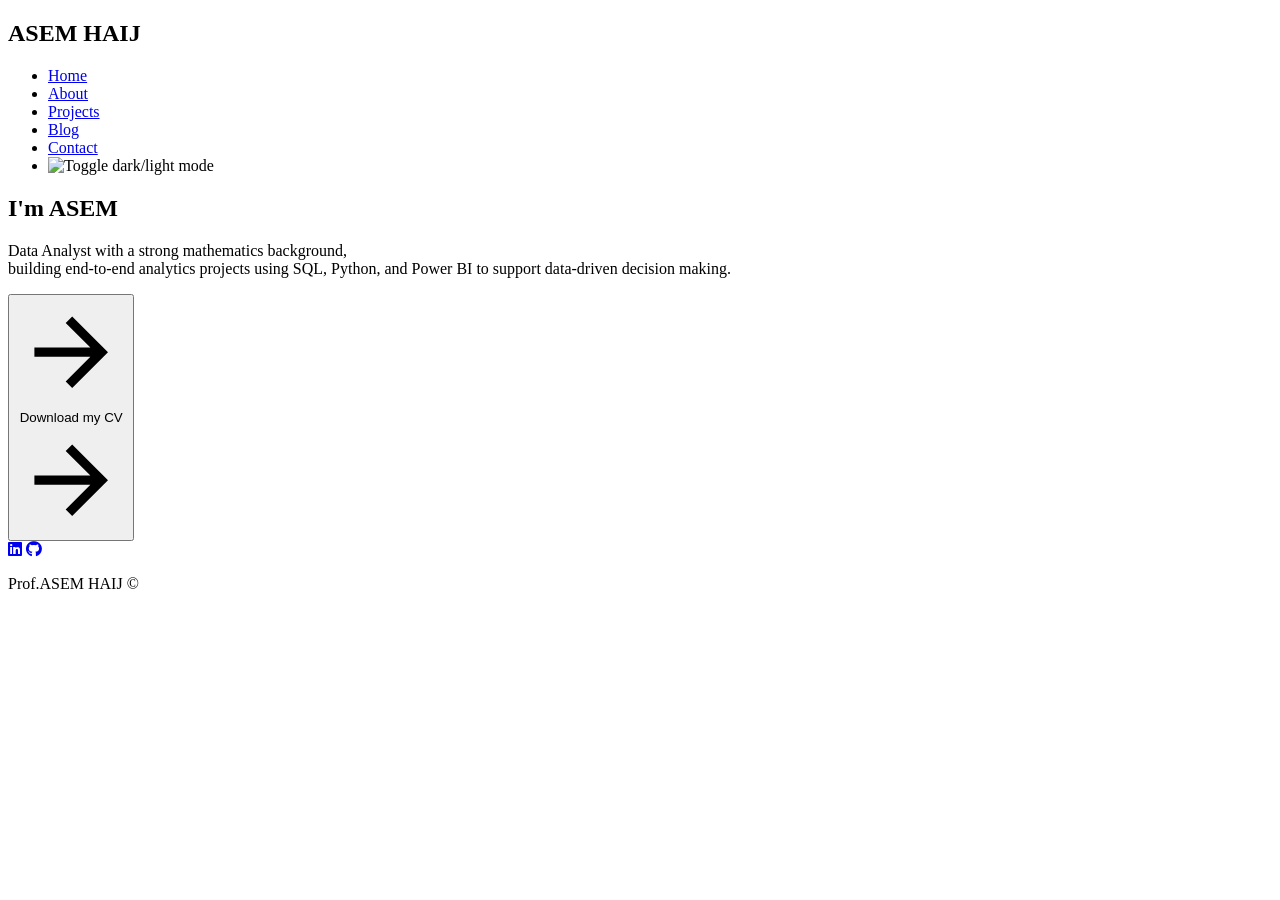
==== index.html @ aa46e3f6 "add new data analysis project" ====
<!-- Main Personal Website Page: Includes navigation, dark/light mode, animated button, and responsive design -->
<!DOCTYPE html>
<html lang="en">
<head>
  <meta charset="UTF-8">
  <!-- Responsive and compatibility meta tags -->
    <meta http-equiv="X-UA-Compatible" content="IE=edge">
    <meta name="viewport" content="width=device-width, initial-scale=1.0">
    <title>My Personal Website</title>
  <!-- Main stylesheet for the homepage -->
  <link rel="stylesheet" href="main/main.css">
  <!-- Font Awesome for social icons -->
  <link rel="stylesheet" href="https://cdnjs.cloudflare.com/ajax/libs/font-awesome/6.2.0/css/all.min.css" integrity="sha512-xh6O/CkQoPOWDdYTDqeRdPCVd1SpvCA9XXcUnZS2FmJNp1coAFzvtCN9BmamE+4aHK8yyUHUSCcJHgXloTyT2A==" crossorigin="anonymous" referrerpolicy="no-referrer" />
  <!-- Animate.css for simple animations -->
  <link rel="stylesheet" href="https://cdnjs.cloudflare.com/ajax/libs/animate.css/4.1.1/animate.min.css"/>
  <!-- Google Fonts: Montserrat -->
  <link rel="preconnect" href="https://fonts.googleapis.com">
    <link rel="preconnect" href="https://fonts.gstatic.com" crossorigin>
    <link href="https://fonts.googleapis.com/css2?family=Montserrat:wght@300;400;500;600;700&display=swap" rel="stylesheet">
  <!-- Favicon -->
  <link rel="icon" href="images/img-20220929T213902Z-001/img/favicon.png">
</head>
<body >
    <!-- Header and Navigation Bar -->
    <header>
      <nav>
        <h1 id="logo">ASEM HAIJ</h1> 
        <!-- Hamburger menu for mobile -->
        <div class="nav-toggle" id="nav-toggle" aria-label="Toggle navigation" tabindex="0">
          <span></span>
          <span></span>
          <span></span>
        </div>
        <ul id="nav-menu">
          <li><a href="main/main.html">Home</a></li>
          <li><a href="about/about.html">About</a></li>
          <li><a href="projects/projects.html">Projects</a></li>
          <li><a href="blog/blog.html">Blog</a></li>
          <li><a href="contact/contact.html">Contact</a></li>
          <!-- Dark/Light mode toggle icon -->
          <li><img src="images/2408610.png" id="icon" alt="Toggle dark/light mode" style="width:32px;cursor:pointer;" title="Toggle dark/light mode"></li>
        </ul>
      </nav>
    </header>
    <!-- Main Content: Personal Info and Download CV Button -->
    <main>
        <section class="info">
            <h1>I'm<span> ASEM</span></h1>
            <p>Data Analyst with a strong mathematics background,<br>
building end-to-end analytics projects using SQL, Python, and Power BI
to support data-driven decision making.
            </p>
            <!-- Animated Download CV Button -->
            <button class="animated-button">
              <!-- Arrow SVG (right) -->
              <svg viewBox="0 0 24 24" class="arr-2" xmlns="http://www.w3.org/2000/svg">
                <path
                  d="M16.1716 10.9999L10.8076 5.63589L12.2218 4.22168L20 11.9999L12.2218 19.778L10.8076 18.3638L16.1716 12.9999H4V10.9999H16.1716Z"
                ></path>
              </svg>
              <span class="text"><a style="text-decoration: none; color: inherit;" href="Asem_Haij_CV_DA_Final.docx">Download my CV</a></span>
              <span class="circle"></span>
              <!-- Arrow SVG (left) -->
              <svg viewBox="0 0 24 24" class="arr-1" xmlns="http://www.w3.org/2000/svg">
                <path
                  d="M16.1716 10.9999L10.8076 5.63589L12.2218 4.22168L20 11.9999L12.2218 19.778L10.8076 18.3638L16.1716 12.9999H4V10.9999H16.1716Z"
                ></path>
              </svg>
            </button>
        </section>
    </main>
  
  <!-- Footer with social links and copyright -->
  <footer>
    <a href="https://www.linkedin.com/in/asem-haij-9797562a8" target="_blank" class="linkedin"><i class="fa-brands fa-linkedin"></i></a>
    <a href="https://github.com/ProfASEM" target="_blank" class="github"><i class="fa-brands fa-github"></i></a>
    <div class="copyright">
       <p>Prof.ASEM HAIJ <strong id="year"></strong> <span>&copy</span> </p>
    </div>
  </footer>
<!-- Main JavaScript for homepage -->
<script src="main/main.js"></script>
</body>
</html>
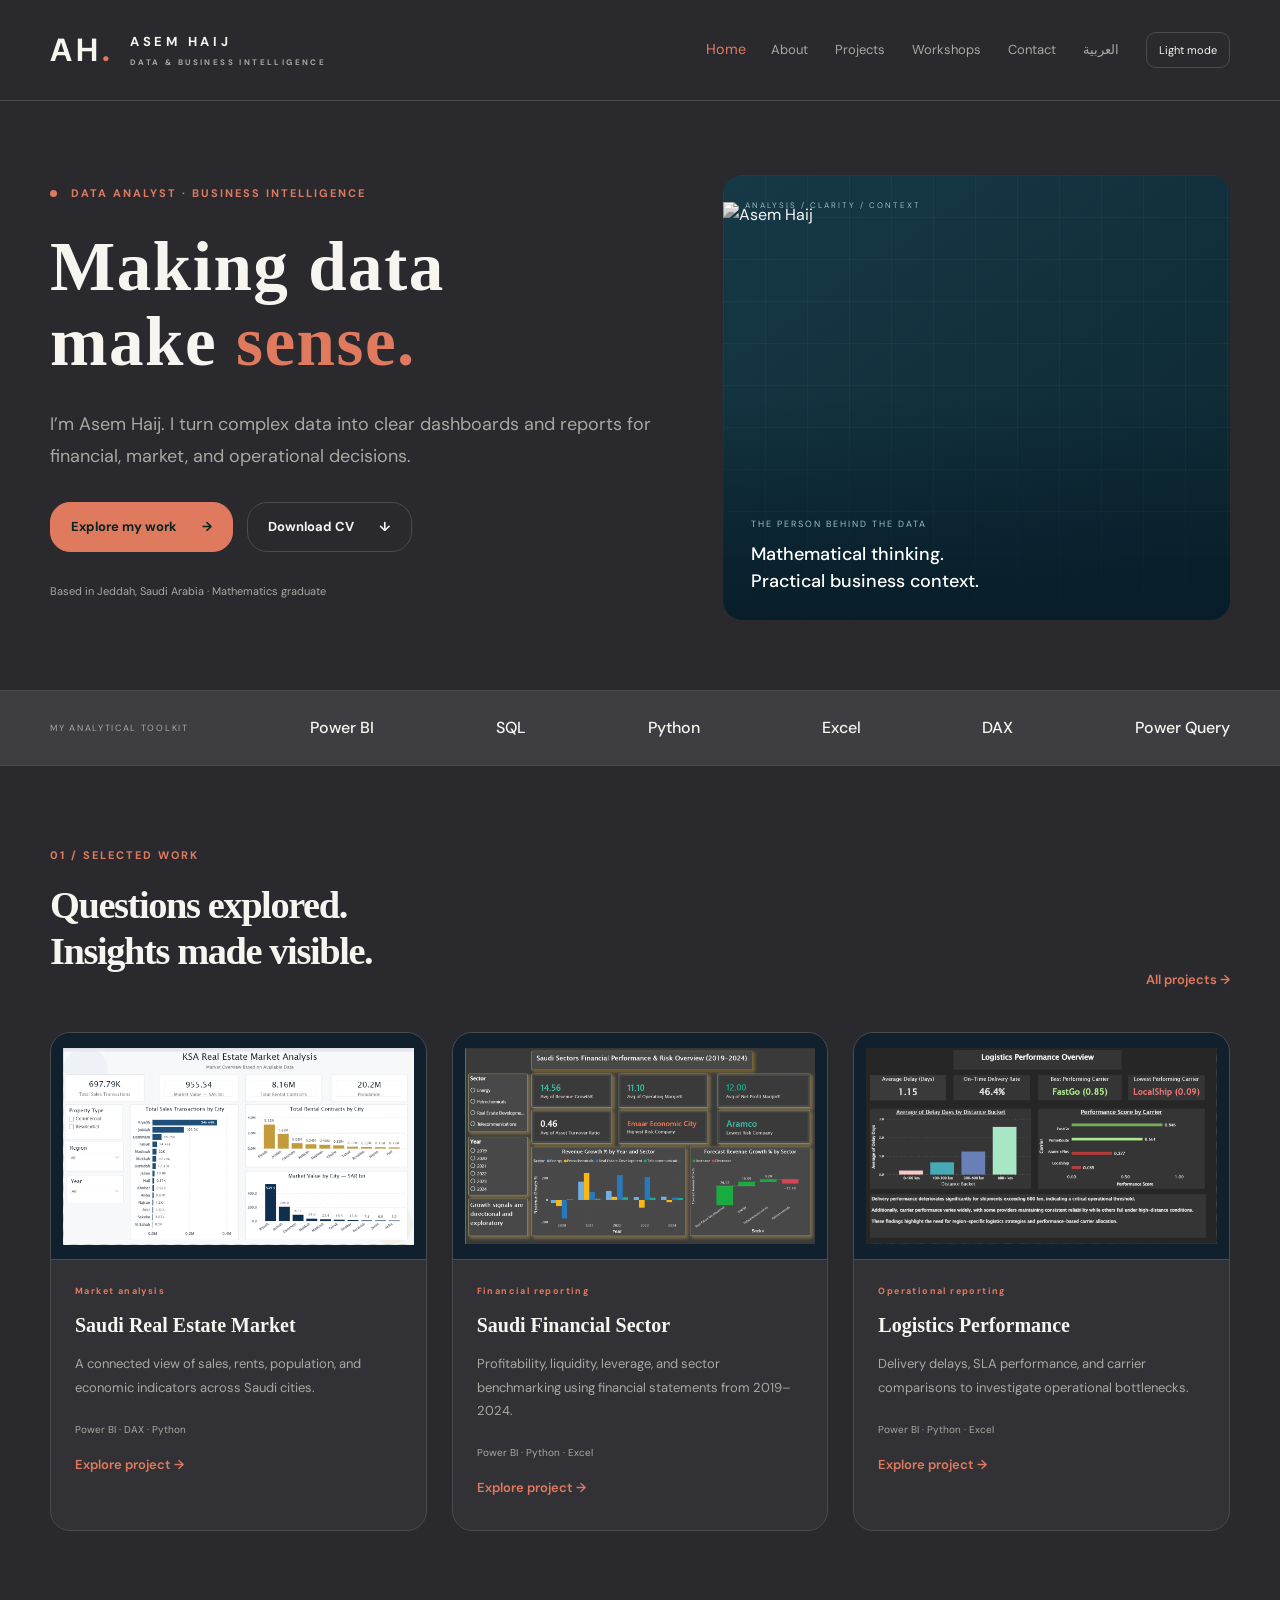
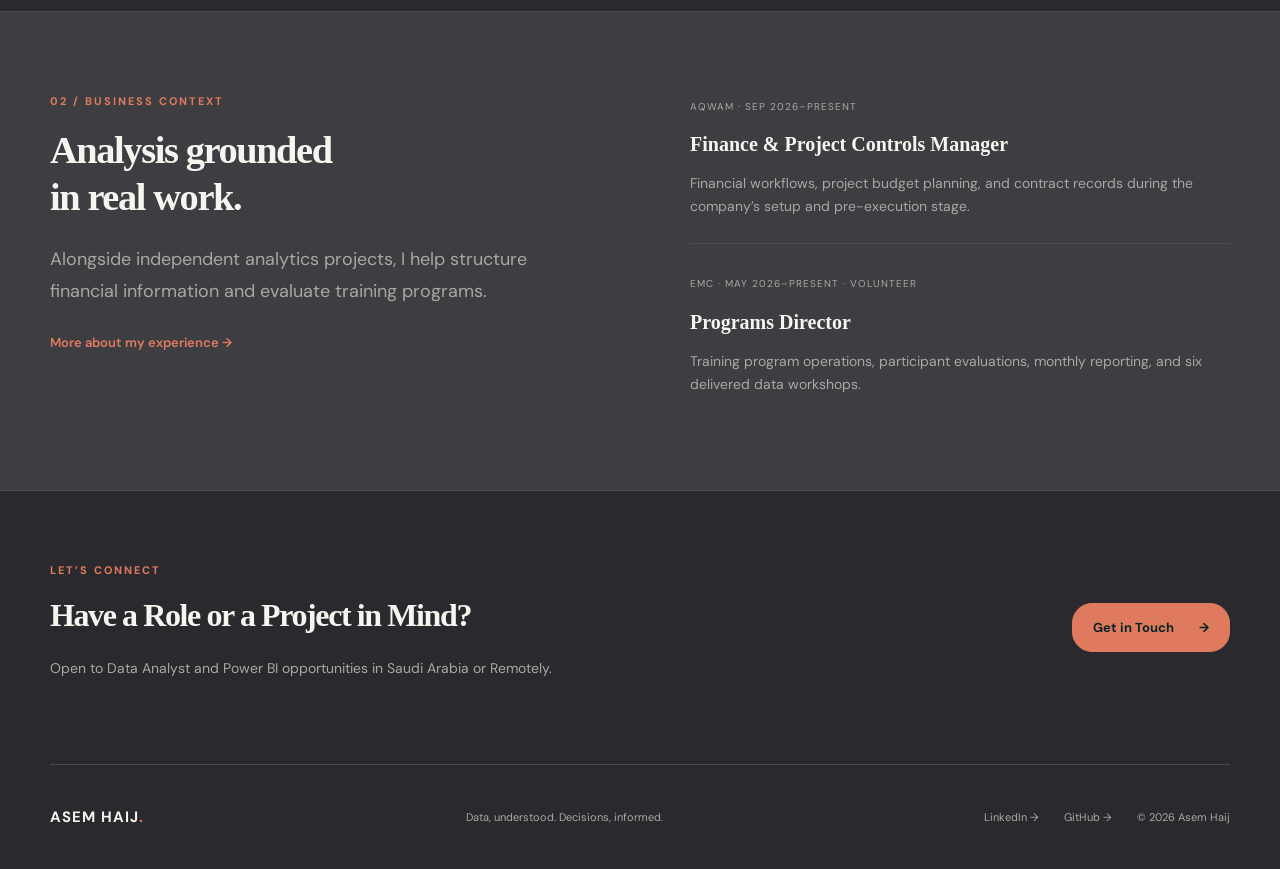
==== commit 8d6e2537: "Update my portofolio website and add arabic version" ====
--- a/index.html
+++ b/index.html
@@ -1,84 +1,303 @@
-<!-- Main Personal Website Page: Includes navigation, dark/light mode, animated button, and responsive design -->
-<!DOCTYPE html>
+<!doctype html>
 <html lang="en">
-<head>
-  <meta charset="UTF-8">
-  <!-- Responsive and compatibility meta tags -->
-    <meta http-equiv="X-UA-Compatible" content="IE=edge">
-    <meta name="viewport" content="width=device-width, initial-scale=1.0">
-    <title>My Personal Website</title>
-  <!-- Main stylesheet for the homepage -->
-  <link rel="stylesheet" href="main/main.css">
-  <!-- Font Awesome for social icons -->
-  <link rel="stylesheet" href="https://cdnjs.cloudflare.com/ajax/libs/font-awesome/6.2.0/css/all.min.css" integrity="sha512-xh6O/CkQoPOWDdYTDqeRdPCVd1SpvCA9XXcUnZS2FmJNp1coAFzvtCN9BmamE+4aHK8yyUHUSCcJHgXloTyT2A==" crossorigin="anonymous" referrerpolicy="no-referrer" />
+  <head>
+    <meta charset="utf-8">
+    <meta name="viewport" content="width=device-width, initial-scale=1">
+    <title>Data Analyst &amp; Business Intelligence | Asem Haij</title>
+    <meta
+      name="description"
+      content="Asem Haij — Data Analyst using Power BI, SQL, Python, and Excel for financial, market, and operational reporting."
+    >
+    <meta name="theme-color" content="#081923">
+
+    <meta property="og:title" content="Data Analyst &amp; Business Intelligence | Asem Haij">
+    <meta
+      property="og:description"
+      content="Asem Haij — Data Analyst using Power BI, SQL, Python, and Excel for financial, market, and operational reporting."
+    >
+    <meta property="og:type" content="website">
   <!-- Animate.css for simple animations -->
   <link rel="stylesheet" href="https://cdnjs.cloudflare.com/ajax/libs/animate.css/4.1.1/animate.min.css"/>
-  <!-- Google Fonts: Montserrat -->
-  <link rel="preconnect" href="https://fonts.googleapis.com">
-    <link rel="preconnect" href="https://fonts.gstatic.com" crossorigin>
-    <link href="https://fonts.googleapis.com/css2?family=Montserrat:wght@300;400;500;600;700&display=swap" rel="stylesheet">
-  <!-- Favicon -->
-  <link rel="icon" href="images/img-20220929T213902Z-001/img/favicon.png">
-</head>
-<body >
-    <!-- Header and Navigation Bar -->
-    <header>
-      <nav>
-        <h1 id="logo">ASEM HAIJ</h1> 
-        <!-- Hamburger menu for mobile -->
-        <div class="nav-toggle" id="nav-toggle" aria-label="Toggle navigation" tabindex="0">
-          <span></span>
-          <span></span>
-          <span></span>
-        </div>
-        <ul id="nav-menu">
-          <li><a href="main/main.html">Home</a></li>
-          <li><a href="about/about.html">About</a></li>
-          <li><a href="projects/projects.html">Projects</a></li>
-          <li><a href="blog/blog.html">Blog</a></li>
-          <li><a href="contact/contact.html">Contact</a></li>
-          <!-- Dark/Light mode toggle icon -->
-          <li><img src="images/2408610.png" id="icon" alt="Toggle dark/light mode" style="width:32px;cursor:pointer;" title="Toggle dark/light mode"></li>
-        </ul>
+
+  <link rel="icon" href="/assets/favicon.svg" type="image/svg+xml">
+  <link rel="stylesheet" href="/assets/site.css">
+        <!-- في الـ <head> -->
+<link href="https://unpkg.com/aos@2.3.1/dist/aos.css" rel="stylesheet">
+  <script src="/assets/site.js" defer></script>
+  </head>
+
+  <body>
+    <!-- Accessibility helper for keyboard users -->
+    <a class="skip" href="#content">Skip to content</a>
+
+    <!-- Global site header and main navigation -->
+    <header class="header">
+      <nav class="wrap nav" aria-label="Main navigation">
+        <a class="brand" href="/main/main.html" aria-label="Go to home page">
+          <span class="monogram">AH<span>.</span></span>
+          <span>
+            ASEM HAIJ
+            <small>DATA &amp; BUSINESS INTELLIGENCE</small>
+          </span>
+        </a>
+
+        <button class="menu-toggle" aria-expanded="false" aria-controls="navigation">
+          Menu <span aria-hidden="true">☰</span>
+        </button>
+
+        <div id="navigation" class="nav-links">
+          <a href="/main/main.html" aria-current="page">Home</a>
+          <a href="/about/about.html">About</a>
+          <a href="/projects/projects.html">Projects</a>
+          <a href="/blog/blog.html">Workshops</a>
+          <a href="/contact/contact.html">Contact</a>
+          <a href="/ar/main/main.html" class="lang-toggle" aria-label="Switch to Arabic version of the site">
+            العربية
+          </a>
+          <button class="theme-toggle" type="button" aria-label="Switch color theme">
+            Light mode
+          </button>
+        </div>
       </nav>
     </header>
-    <!-- Main Content: Personal Info and Download CV Button -->
-    <main>
-        <section class="info">
-            <h1>I'm<span> ASEM</span></h1>
-            <p>Data Analyst with a strong mathematics background,<br>
-building end-to-end analytics projects using SQL, Python, and Power BI
-to support data-driven decision making.
+
+    <main id="content">
+      <!-- Hero section introducing the professional profile -->
+      <section class="wrap hero" aria-labelledby="hero-heading" data-aos="fade-up" data-aos-delay="100">
+        <div class="hero-copy">
+          <span class="eyebrow"><span class="dot"></span> DATA ANALYST · BUSINESS INTELLIGENCE</span>
+          <h1 id="hero-heading">
+            Making data<br>
+            make <em>sense.</em>
+          </h1>
+          <p class="intro">
+            I’m Asem Haij. I turn complex data into clear dashboards and reports for
+            financial, market, and operational decisions.
+          </p>
+
+          <div class="actions">
+            <a class="button" href="/projects/projects.html">
+              Explore my work <span aria-hidden="true">→</span>
+            </a>
+            <a class="button secondary" href="/Asem_Haij_CV_Data_Analyst_Updated.docx" download>
+              Download CV <span aria-hidden="true">↓</span>
+            </a>
+          </div>
+
+          <p class="location">Based in Jeddah, Saudi Arabia · Mathematics graduate</p>
+        </div>
+
+        <div class="portrait-stage" aria-label="Profile image area">
+          <div class="portrait-grid"></div>
+          <span class="vertical-note">ANALYSIS / CLARITY / CONTEXT</span>
+          <img
+            src="/images/my_personal_picture-removebg-preview.png"
+            alt="Asem Haij"
+            fetchpriority="high"
+          >
+          <div class="portrait-label">
+            <span>THE PERSON BEHIND THE DATA</span>
+            <strong>Mathematical thinking.<br>Practical business context.</strong>
+          </div>
+        </div>
+      </section>
+
+      <!-- Core tools strip highlighting technical stack -->
+      <div class="tool-strip" aria-label="Technical skill strip" data-aos="fade-up" data-aos-delay="300">
+        <div class="wrap">
+          <span>MY ANALYTICAL TOOLKIT</span>
+          <strong>Power BI</strong>
+          <strong>SQL</strong>
+          <strong>Python</strong>
+          <strong>Excel</strong>
+          <strong>DAX</strong>
+          <strong>Power Query</strong>
+        </div>
+      </div>
+
+      <!-- Featured projects section -->
+      <section class="wrap section" aria-labelledby="projects-heading" data-aos="fade-up" data-aos-delay="500">
+        <div class="section-top">
+          <div>
+            <span class="eyebrow">01 / SELECTED WORK</span>
+            <h2 id="projects-heading">
+              Questions explored.<br>
+              Insights made visible.
+            </h2>
+          </div>
+          <a class="text-link" href="/projects/projects.html">All projects →</a>
+        </div>
+
+        <div class="projects-grid">
+          <article class="project-card" data-category="Data Analysis">
+            <a
+              class="project-image"
+              href="https://github.com/ProfASEM/ksa-real-estate-market-analysis"
+              target="_blank"
+              rel="noopener noreferrer"
+            >
+              <img
+                src="/assets/real-estate.png"
+                alt="Saudi Real Estate Market Power BI dashboard"
+                loading="lazy"
+              >
+            </a>
+            <div class="project-copy">
+              <span class="eyebrow">Market analysis</span>
+              <h3>Saudi Real Estate Market</h3>
+              <p>
+                A connected view of sales, rents, population, and economic indicators across
+                Saudi cities.
+              </p>
+              <p class="tools">Power BI · DAX · Python</p>
+              <a
+                class="text-link"
+                href="https://github.com/ProfASEM/ksa-real-estate-market-analysis"
+                target="_blank"
+                rel="noopener noreferrer"
+              >
+                Explore project <span aria-hidden="true">→</span>
+              </a>
+            </div>
+          </article>
+
+          <article class="project-card" data-category="Data Analysis">
+            <a
+              class="project-image"
+              href="https://github.com/ProfASEM/financial-saudi-market-analysis"
+              target="_blank"
+              rel="noopener noreferrer"
+            >
+              <img
+                src="/assets/finance.png"
+                alt="Saudi Financial Sector Power BI dashboard"
+                loading="lazy"
+              >
+            </a>
+            <div class="project-copy">
+              <span class="eyebrow">Financial reporting</span>
+              <h3>Saudi Financial Sector</h3>
+              <p>
+                Profitability, liquidity, leverage, and sector benchmarking using financial
+                statements from 2019–2024.
+              </p>
+              <p class="tools">Power BI · Python · Excel</p>
+              <a
+                class="text-link"
+                href="https://github.com/ProfASEM/financial-saudi-market-analysis"
+                target="_blank"
+                rel="noopener noreferrer"
+              >
+                Explore project <span aria-hidden="true">→</span>
+              </a>
+            </div>
+          </article>
+
+          <article class="project-card" data-category="Data Analysis">
+            <a
+              class="project-image"
+              href="https://github.com/ProfASEM/logistics-performance-analysis"
+              target="_blank"
+              rel="noopener noreferrer"
+            >
+              <img
+                src="/assets/logistics.png"
+                alt="Logistics Performance Power BI dashboard"
+                loading="lazy"
+              >
+            </a>
+            <div class="project-copy">
+              <span class="eyebrow">Operational reporting</span>
+              <h3>Logistics Performance</h3>
+              <p>
+                Delivery delays, SLA performance, and carrier comparisons to investigate
+                operational bottlenecks.
+              </p>
+              <p class="tools">Power BI · Python · Excel</p>
+              <a
+                class="text-link"
+                href="https://github.com/ProfASEM/logistics-performance-analysis"
+                target="_blank"
+                rel="noopener noreferrer"
+              >
+                Explore project <span aria-hidden="true">→</span>
+              </a>
+            </div>
+          </article>
+        </div>
+      </section>
+
+      <!-- Business context section linking work experience to analytical practice -->
+      <section class="experience-band" aria-labelledby="experience-heading" data-aos="fade-up" data-aos-delay="300">
+        <div class="wrap split section">
+          <div>
+            <span class="eyebrow">02 / BUSINESS CONTEXT</span>
+            <h2 id="experience-heading">
+              Analysis grounded<br>
+              in real work.
+            </h2>
+            <p class="intro">
+              Alongside independent analytics projects, I help structure financial information
+              and evaluate training programs.
             </p>
-            <!-- Animated Download CV Button -->
-            <button class="animated-button">
-              <!-- Arrow SVG (right) -->
-              <svg viewBox="0 0 24 24" class="arr-2" xmlns="http://www.w3.org/2000/svg">
-                <path
-                  d="M16.1716 10.9999L10.8076 5.63589L12.2218 4.22168L20 11.9999L12.2218 19.778L10.8076 18.3638L16.1716 12.9999H4V10.9999H16.1716Z"
-                ></path>
-              </svg>
-              <span class="text"><a style="text-decoration: none; color: inherit;" href="Asem_Haij_CV_DA_Final.docx">Download my CV</a></span>
-              <span class="circle"></span>
-              <!-- Arrow SVG (left) -->
-              <svg viewBox="0 0 24 24" class="arr-1" xmlns="http://www.w3.org/2000/svg">
-                <path
-                  d="M16.1716 10.9999L10.8076 5.63589L12.2218 4.22168L20 11.9999L12.2218 19.778L10.8076 18.3638L16.1716 12.9999H4V10.9999H16.1716Z"
-                ></path>
-              </svg>
-            </button>
-        </section>
+            <a class="text-link" href="/about/about.html">More about my experience →</a>
+          </div>
+
+          <div class="experience-list">
+            <article>
+              <span class="meta">AQWAM · SEP 2026–PRESENT</span>
+              <h3>Finance &amp; Project Controls Manager</h3>
+              <p>
+                Financial workflows, project budget planning, and contract records during the
+                company’s setup and pre-execution stage.
+              </p>
+            </article>
+
+            <article>
+              <span class="meta">EMC · MAY 2026–PRESENT · VOLUNTEER</span>
+              <h3>Programs Director</h3>
+              <p>
+                Training program operations, participant evaluations, monthly reporting, and
+                six delivered data workshops.
+              </p>
+            </article>
+          </div>
+        </div>
+      </section>
+
+      <!-- Final call to action -->
+      <section class="wrap cta" aria-labelledby="contact-heading">
+        <div>
+          <span class="eyebrow">LET’S CONNECT</span>
+          <h2 id="contact-heading">Have a Role or a Project in Mind?</h2>
+          <p>Open to Data Analyst and Power BI opportunities in Saudi Arabia or Remotely.</p>
+        </div>
+
+        <a class="button" href="/contact/contact.html">
+          Get in Touch <span aria-hidden="true">→</span>
+        </a>
+      </section>
     </main>
-  
-  <!-- Footer with social links and copyright -->
-  <footer>
-    <a href="https://www.linkedin.com/in/asem-haij-9797562a8" target="_blank" class="linkedin"><i class="fa-brands fa-linkedin"></i></a>
-    <a href="https://github.com/ProfASEM" target="_blank" class="github"><i class="fa-brands fa-github"></i></a>
-    <div class="copyright">
-       <p>Prof.ASEM HAIJ <strong id="year"></strong> <span>&copy</span> </p>
-    </div>
-  </footer>
-<!-- Main JavaScript for homepage -->
-<script src="main/main.js"></script>
-</body>
+
+    <!-- Footer with brand and social links -->
+    <footer class="wrap footer">
+      <a class="brand-name" href="/main/main.html">ASEM HAIJ<span>.</span></a>
+      <p>Data, understood. Decisions, informed.</p>
+
+      <div>
+        <a href="https://www.linkedin.com/in/asem-haij-9797562a8" target="_blank" rel="noopener noreferrer">
+          LinkedIn →
+        </a>
+        <a href="https://github.com/ProfASEM" target="_blank" rel="noopener noreferrer">
+          GitHub →
+        </a>
+        <span>© <span data-year>2026</span> Asem Haij</span>
+      </div>
+    </footer>
+        <!-- قبل نهاية <body> -->
+<script src="https://unpkg.com/aos@2.3.1/dist/aos.js"></script>
+<script>
+  AOS.init();
+</script>
+  </body>
 </html>
--- a/assets/site.css
+++ b/assets/site.css
@@ -0,0 +1,1060 @@
+@import url('https://fonts.googleapis.com/css2?family=DM+Sans:wght@400;500;600;700&family=Manrope:wght@400;500;600;700;800&display=swap');
+
+/* --------------------------------------------------------------------------
+   Design tokens
+   -------------------------------------------------------------------------- */
+/* Warm & Approachable */
+:root {
+  color-scheme: dark;
+  --bg: #2a2a2e;      /* رمادي دافئ (Charcoal) */
+  --panel: #323236;   /* رمادي دافئ أفتح قليلاً */
+  --text: #f7f5f0;    /* أبيض كريمي مريح للعين */
+  --muted: #a8a8a2;   /* رمادي ترابي */
+  --accent: #e07a5f;  /* برتقالي صدئ (Terracotta) */
+  --line: #4a4a4f;
+  --soft: #3d3d42;
+  --gold: #f4a261;    /* أصفر/برتقالي رملي */
+}
+
+body.light {
+  color-scheme: light;
+  --bg: #faf7f2;      /* أوف-وايت دافئ */
+  --panel: #ffffff;
+  --text: #2d2d2d;    /* رمادي داكن جداً بدلاً من الأسود */
+  --muted: #767676;
+  --accent: #d95d39;  /* برتقالي صدئ قوي */
+  --line: #e6e2d8;
+  --soft: #f0ebe1;
+  --gold: #e76f51;
+}
+/* --------------------------------------------------------------------------
+   Base reset and shared styling
+   -------------------------------------------------------------------------- */
+* {
+  box-sizing: border-box;
+}
+
+html {
+  scroll-behavior: smooth;
+  scroll-padding-top: 100px;
+}
+
+body {
+  margin: 0;
+  background: var(--bg);
+  color: var(--text);
+  font-family: DM Sans, Manrope, Arial, sans-serif;
+  line-height: 1.65;
+  animation: fadeIn 3s ease-in-out;
+}
+
+a {
+  color: inherit;
+  text-decoration: none;
+}
+
+button,
+input,
+textarea {
+  font: inherit;
+}
+
+button,
+a,
+input,
+textarea {
+  -webkit-tap-highlight-color: transparent;
+}
+
+a:focus-visible,
+button:focus-visible,
+input:focus-visible,
+textarea:focus-visible {
+  outline: 3px solid var(--gold);
+  outline-offset: 5px;
+}
+
+button {
+  cursor: pointer;
+  border-radius: 20px;
+}
+
+img {
+  display: block;
+  max-width: 100%;
+}
+
+/* --------------------------------------------------------------------------
+   Layout utilities
+   -------------------------------------------------------------------------- */
+.wrap {
+  width: min(1240px, calc(100% - 100px));
+  margin-inline: auto;
+}
+
+.section {
+  padding-block: 80px;
+}
+
+.split {
+  display: grid;
+  grid-template-columns: 1fr 1fr;
+  gap: 100px;
+}
+
+/* --------------------------------------------------------------------------
+   Header and navigation
+   -------------------------------------------------------------------------- */
+.header {
+  border-bottom: 1px solid var(--line);
+  position: relative;
+  z-index: 10;
+  background: var(--bg);
+  animation: fadeInDown 1s ease-in-out;
+}
+
+.nav {
+  min-height: 100px;
+  display: flex;
+  align-items: center;
+  justify-content: space-between;
+  gap: 24px;
+}
+
+.brand {
+  display: flex;
+  gap: 16px;
+  align-items: center;
+  font-size: 13px;
+  letter-spacing: 3.7px;
+  font-weight: 700;
+  line-height: 1.5;
+}
+
+.brand small {
+  display: block;
+  color: var(--muted);
+  font-size: 8px;
+  letter-spacing: 2.4px;
+  margin-top: 4px;
+}
+
+.monogram {
+  font-size: 32px;
+  letter-spacing: 4px;
+  font-family: 'Lora' serif, Georgia, 'Times New Roman', Times, serif;
+}
+
+.monogram span,
+.brand-name span {
+  color: var(--accent);
+}
+
+.nav-links {
+  display: flex;
+  align-items: center;
+  gap: 27px;
+  font-size: 13px;
+}
+
+.nav-links > a {
+  padding: 12px 0;
+  color: var(--muted);
+  position: relative;
+}
+
+.nav-links > a:hover,
+.nav-links > a[aria-current] {
+  color: var(--accent);
+  transform: scale(1.1); /* تكبير الكلمة بنسبة 10% */
+}
+
+.nav-links > a::after {
+    content: '';
+    position: absolute;
+    width: 0; /* الخط يبدأ بعرض 0 */
+    height: 1px; /* سُمك الخط */
+    bottom: 3px; /* المسافة بين الكلمة والخط */
+    inset-inline-start: 0;
+    /* استخدمت أحد الألوان الموجودة في متغيراتك (مثل اللون الأصفر الفاتح) */
+    background-color: var(--accent); 
+    transition: width 0.3s ease-in-out; /* مدة رسم الخط */
+}
+
+.nav-links > a:hover::after {
+    width: 100%; /* يتمدد الخط ليغطي عرض الكلمة بالكامل */
+}
+
+
+
+.theme-toggle {
+  background: transparent;
+  color: var(--text);
+  border: 1px solid var(--line);
+  padding: 8px 12px;
+  border-radius: 10px;
+  font-size: 11px;
+}
+
+.theme-toggle:hover {
+  border-color: var(--accent);
+  transform: scale(1.1); /* تكبير الزر بنسبة 10% */
+}
+
+.theme-toggle:focus {
+border-color: var(--accent);
+}
+
+.menu-toggle {
+  display: none;
+}
+
+.skip {
+  position: fixed;
+  top: -100px;
+  inset-inline-start: 20px;
+  background: var(--accent);
+  color: var(--bg);
+  padding: 12px;
+  z-index: 100;
+}
+
+.skip:focus {
+  top: 12px;
+}
+
+/* --------------------------------------------------------------------------
+   Typography and content blocks
+   -------------------------------------------------------------------------- */
+.eyebrow {
+  font-size: 11px;
+  letter-spacing: 2px;
+  font-weight: 700;
+  color: var(--accent);
+  display: block;
+}
+
+.dot {
+  display: inline-block;
+  width: 7px;
+  height: 7px;
+  background: var(--accent);
+  border-radius: 50%;
+  margin-inline-end: 9px;
+}
+
+.hero h1,
+.page-intro h1 {
+  font: 600 clamp(44px, 5.4vw, 78px) / 1.08 'Lora', 'Georgia', 'Times New Roman', 'Times', serif;
+  letter-spacing: 1.5px;
+  margin: 28px 0;
+}
+
+.hero h1 em,
+.page-intro h1 em {
+  font-style: normal;
+  color: var(--accent);
+}
+
+.intro {
+  font-size: 18px;
+  line-height: 1.8;
+  color: var(--muted);
+  max-width: 610px;
+}
+
+.actions {
+  display: flex;
+  gap: 14px;
+  margin: 30px 0;
+  flex-wrap: wrap;
+}
+
+.button {
+  display: inline-flex;
+  gap: 25px;
+  justify-content: center;
+  align-items: center;
+  background: var(--accent);
+  border: 1px solid var(--accent);
+  color: #082522;
+  padding: 13px 20px;
+  font-size: 13px;
+  font-weight: 700;
+  border-radius: 20px;
+  transition: transform 0.2s, opacity 0.2s;
+}
+
+.light .button {
+  color: #ffffff;
+}
+
+.button:hover {
+  transform: translateX(10px);
+  opacity: 0.8;
+  /* outline: var(--accent) auto 1px; */
+}
+
+:where(html[dir="rtl"]) .button:hover {
+  transform: translateX(-10px);
+}
+
+.button.secondary {
+  background: transparent;
+  color: var(--text);
+  border-color: var(--line);
+}
+.button.secondary:hover {
+  background: var(--accent);
+ transform: translateY(5px);
+  border-color: var(--accent);
+}
+
+.location {
+  font-size: 11px;
+  color: var(--muted);
+  margin-top: 28px;
+}
+
+h2 {
+  font: 600 clamp(28px, 3vw, 40px) / 1.22 'Lora', 'Georgia', 'Times New Roman', 'Times', serif;
+  letter-spacing: -1.4px;
+  margin: 17px 0 22px;
+}
+
+h3 {
+  font: 600 20px / 1.4 'Lora', 'Georgia', 'Times New Roman', 'Times', serif;
+  margin: 12px 0;
+}
+
+p {
+  color: var(--muted);
+}
+
+.text-link {
+  color: var(--accent);
+  font-size: 13px;
+  font-weight: 600;
+  display: inline-block;
+  padding-block: 7px;
+}
+
+.text-link:hover {
+  text-decoration: underline;
+}
+
+/* --------------------------------------------------------------------------
+   Hero section and portrait styling
+   -------------------------------------------------------------------------- */
+.hero {
+  display: grid;
+  grid-template-columns: 1.2fr 1fr;
+  gap: 65px;
+  align-items: center;
+  padding-block: 74px 70px;
+}
+
+.portrait-stage {
+  position: relative;
+  height: 445px;
+  background: linear-gradient(145deg, #163947, #0c2630);
+  overflow: hidden;
+  border-radius: 20px;
+}
+
+.portrait-grid {
+  position: absolute;
+  inset: 0;
+  background-image: linear-gradient(#ffffff08 1px, transparent 1px), linear-gradient(90deg, #ffffff08 1px, transparent 1px);
+  background-size: 42px 42px;
+}
+
+.portrait-stage > img {
+  height: 94%;
+  width: 100%;
+  object-fit: contain;
+  object-position: center bottom;
+  position: absolute;
+  bottom: 0;
+  filter: grayscale(100%);
+}
+
+.portrait-stage:after {
+  content: '';
+  position: absolute;
+  inset: 50% 0 0;
+  background: linear-gradient(transparent, #071c29e8);
+}
+
+.portrait-label {
+  position: absolute;
+  z-index: 1;
+  bottom: 25px;
+  inset-inline-start: 28px;
+  color: #ffffff;
+}
+
+.portrait-label > span {
+  font-size: 9px;
+  letter-spacing: 2px;
+  color: #99c2c7;
+  display: block;
+  margin-bottom: 10px;
+}
+
+.portrait-label strong {
+  font-size: 18px;
+  line-height: 1.4;
+  font-weight: 500;
+}
+
+.vertical-note {
+  position: absolute;
+  top: 24px;
+  inset-inline-start: 22px;
+  font-size: 8px;
+  letter-spacing: 2px;
+  color: #96bac3;
+  z-index: 1;
+}
+
+/* --------------------------------------------------------------------------
+   Tool strip and cards
+   -------------------------------------------------------------------------- */
+.tool-strip {
+  border-block: 1px solid var(--line);
+  background: var(--soft);
+}
+
+.tool-strip > .wrap {
+  display: flex;
+  align-items: center;
+  justify-content: space-between;
+  gap: 20px;
+  padding-block: 24px;
+}
+
+.tool-strip span {
+  font-size: 9px;
+  letter-spacing: 1.7px;
+  color: var(--muted);
+}
+
+.tool-strip strong {
+  font-size: 16px;
+  font-weight: 500;
+}
+
+.section-top {
+  display: flex;
+  align-items: flex-end;
+  justify-content: space-between;
+  gap: 30px;
+  margin-bottom: 35px;
+}
+
+.projects-grid {
+  display: grid;
+  grid-template-columns: repeat(3, 1fr);
+  gap: 25px;
+}
+
+.project-card {
+  border: 1px solid var(--line);
+  background: var(--panel);
+  border-radius: 20px;
+  overflow: hidden;
+}
+
+.project-image {
+  display: block;
+  overflow: hidden;
+  border-bottom: 1px solid var(--line);
+  background: #10202c;
+  aspect-ratio: 1.65;
+  padding: 12px;
+  display: flex;
+  align-items: center;
+}
+
+.project-image img {
+  width: 100%;
+  height: 100%;
+  object-fit: contain;
+  transition: transform 0.25s;
+}
+
+.project-image:hover img {
+  transform: scale(1.025);
+}
+
+.project-copy {
+  padding: 24px;
+}
+
+.project-copy .eyebrow {
+  font-size: 9px;
+  letter-spacing: 1.4px;
+}
+
+.project-copy p {
+  font-size: 13px;
+  line-height: 1.8;
+}
+
+.project-copy .tools {
+  font-size: 10px;
+  color: var(--muted);
+  margin: 22px 0 8px;
+}
+
+.project-card[hidden] {
+  display: none;
+}
+
+/* --------------------------------------------------------------------------
+   Experience and call to action blocks
+   -------------------------------------------------------------------------- */
+.experience-band {
+  background: var(--soft);
+  border-block: 1px solid var(--line);
+}
+
+.experience-list article + article {
+  border-top: 1px solid var(--line);
+  padding-top: 25px;
+  margin-top: 25px;
+}
+
+.meta {
+  font-size: 10px;
+  letter-spacing: 1px;
+  color: var(--muted);
+}
+
+.experience-list p {
+  font-size: 14px;
+}
+
+.cta {
+  display: flex;
+  align-items: center;
+  justify-content: space-between;
+  gap: 30px;
+  padding-block: 70px;
+}
+
+.cta h2 {
+  font-size: 32px;
+}
+
+.cta p {
+  font-size: 14px;
+}
+
+.footer {
+  border-top: 1px solid var(--line);
+  padding-block: 32px;
+  display: flex;
+  flex-wrap: wrap;
+  align-items: center;
+  justify-content: space-between;
+  gap: 25px;
+}
+
+.brand-name {
+  font-size: 15px;
+  font-weight: 700;
+  letter-spacing: 1px;
+}
+
+.footer p {
+  font-size: 11px;
+}
+
+.footer > div {
+  display: flex;
+  gap: 25px;
+  font-size: 11px;
+  color: var(--muted);
+}
+
+/* --------------------------------------------------------------------------
+   About page styles
+   -------------------------------------------------------------------------- */
+.page-intro {
+  padding-block: 80px 35px;
+}
+
+.page-intro h1 {
+  font-size: clamp(40px, 4.6vw, 65px);
+}
+
+.about-top {
+  padding-top: 35px;
+  border-bottom: 1px solid var(--line);
+}
+
+.about-top p {
+  font-size: 15px;
+}
+
+.credentials {
+  background: var(--panel);
+  padding: 32px;
+  border-inline-start: 2px solid var(--accent);
+}
+
+hr {
+  border: 0;
+  border-top: 1px solid var(--line);
+  margin: 25px 0;
+}
+
+.timeline article {
+  display: grid;
+  grid-template-columns: 1fr 2fr;
+  gap: 70px;
+  padding-block: 32px;
+  border-bottom: 1px solid var(--line);
+}
+
+.timeline p {
+  font-size: 15px;
+}
+
+.skill-grid {
+  display: grid;
+  grid-template-columns: repeat(3, 1fr);
+  gap: 40px;
+}
+
+.skill-grid p {
+  font-size: 14px;
+}
+
+/* --------------------------------------------------------------------------
+   Projects page styles
+   -------------------------------------------------------------------------- */
+.filters {
+  display: flex;
+  flex-wrap: wrap;
+  gap: 10px;
+  margin-bottom: 20px;
+}
+
+.filters button {
+  padding: 10px 20px;
+  background: transparent;
+  color: var(--muted);
+  border: 1px solid var(--line);
+  border-radius: 20px;
+  font-size: 13px;
+}
+
+.filters button.active {
+  background: var(--accent);
+  color: var(--bg);
+  border-color: var(--accent);
+}
+
+.project-section {
+  padding-top: 25px;
+}
+
+.project-section .projects-grid {
+  margin-top: 28px;
+}
+
+.compact .project-copy {
+  height: 100%;
+  display: flex;
+  flex-direction: column;
+}
+
+.compact .text-link {
+  margin-top: auto;
+}
+
+/* --------------------------------------------------------------------------
+   Workshops page styles
+   -------------------------------------------------------------------------- */
+.workshop-list {
+  padding-top: 20px;
+}
+
+.workshop-list article {
+  display: grid;
+  grid-template-columns: 70px 1fr auto;
+  align-items: center;
+  gap: 28px;
+  border-bottom: 1px solid var(--line);
+  padding: 27px 0;
+}
+
+.workshop-number {
+  font: 400 40px Manrope, Arial, sans-serif;
+  color: var(--accent);
+}
+
+.workshop-list h2 {
+  font-size: 25px;
+  margin: 0 0 7px;
+  letter-spacing: -0.5px;
+}
+
+.workshop-list p {
+  margin: 0;
+  font-size: 14px;
+}
+
+.development {
+  background: var(--panel);
+  padding: 35px;
+  margin-bottom: 30px;
+}
+
+.development p {
+  max-width: 650px;
+}
+
+/* --------------------------------------------------------------------------
+   Contact page styles
+   -------------------------------------------------------------------------- */
+.contact-layout {
+  padding-top: 20px;
+}
+
+.contact-details > a {
+  display: block;
+  font-size: 19px;
+  margin: 18px 0;
+  color: var(--accent);
+  overflow-wrap: anywhere;
+}
+
+.contact-details .text-link {
+  font-size: 14px;
+}
+
+.contact-form {
+  padding: 32px;
+  background: var(--panel);
+  border: 1px solid var(--line);
+  border-radius: 20px;
+}
+
+.contact-form h2 {
+  font-size: 27px;
+  margin-top: 0;
+}
+
+.contact-form label {
+  display: block;
+  font-size: 12px;
+  margin: 18px 0 7px;
+}
+
+.contact-form input,
+.contact-form textarea {
+  width: 100%;
+  border: 1px solid var(--line);
+  background: var(--bg);
+  color: var(--text);
+  padding: 12px;
+  border-radius: 3px;
+}
+
+.contact-form textarea {
+  resize: vertical;
+}
+
+.contact-form button {
+  margin-top: 20px;
+}
+
+.form-note {
+  font-size: 11px;
+}
+
+html[lang="ar"] :is(body, h1, h2, h3, .workshop-number) {
+  font-family: Calibri, Arial, sans-serif;
+}
+
+/* --------------------------------------------------------------------------
+   Responsive styles
+   -------------------------------------------------------------------------- */
+@media (min-width: 1600px) {
+  .hero {
+    padding-block: 100px;
+  }
+
+  .portrait-stage {
+    height: 490px;
+  }
+}
+
+@media (max-width: 1050px) {
+  .wrap {
+    width: calc(100% - 60px);
+  }
+
+  .nav-links {
+    gap: 16px;
+  }
+
+  .brand small {
+    display: none;
+  }
+
+  .hero {
+    gap: 30px;
+  }
+
+  .hero h1 {
+    font-size: 59px;
+  }
+
+  .portrait-stage {
+    height: 390px;
+  }
+
+  .split {
+    gap: 50px;
+  }
+
+  .tool-strip strong {
+    font-size: 13px;
+  }
+
+  .tool-strip span {
+    font-size: 8px;
+  }
+
+  .project-copy {
+    padding: 19px;
+  }
+
+  .project-copy h3 {
+    font-size: 18px;
+  }
+
+  .footer > div {
+    gap: 15px;
+  }
+}
+
+@media (max-width: 760px) {
+  .wrap {
+    width: calc(100% - 36px);
+  }
+
+  .nav {
+    min-height: 78px;
+  }
+
+  .brand {
+    font-size: 11px;
+  }
+
+  .brand small {
+    display: block;
+    font-size: 7px;
+  }
+
+  .monogram {
+    font-size: 28px;
+  }
+
+  .menu-toggle {
+    display: flex;
+    gap: 12px;
+    align-items: center;
+    border: 1px solid var(--line);
+    background: transparent;
+    color: var(--text);
+    font-size: 12px;
+    padding: 8px 12px;
+  }
+
+  .nav-links {
+    display: none;
+    position: absolute;
+    top: 78px;
+    inset-inline: 0;
+    background: var(--bg);
+    border-bottom: 1px solid var(--line);
+    padding: 20px;
+    flex-direction: column;
+    align-items: stretch;
+    gap: 5px;
+  }
+
+  .nav-links.open {
+    display: flex;
+    animation: fadeIn 0.6s ease-in-out;
+  }
+
+  .nav-links > a {
+    padding: 10px;
+  }
+
+  .theme-toggle {
+    margin-top: 8px;
+  }
+
+  .hero {
+    grid-template-columns: 1fr;
+    padding-block: 45px;
+    gap: 30px;
+  }
+
+  .hero h1 {
+    font-size: 58px;
+    letter-spacing: -3px;
+  }
+
+  .hero .eyebrow {
+    font-size: 9px;
+    letter-spacing: 1.3px;
+  }
+
+  .intro {
+    font-size: 16px;
+  }
+
+  .portrait-stage {
+    height: 370px;
+    max-width: 500px;
+    width: 100%;
+  }
+
+  .tool-strip > .wrap {
+    flex-wrap: wrap;
+    justify-content: flex-start;
+    gap: 20px;
+  }
+
+  .tool-strip span {
+    width: 100%;
+    font-size: 9px;
+  }
+
+  .tool-strip strong {
+    font-size: 14px;
+  }
+
+  .section {
+    padding-block: 50px;
+  }
+
+  .section-top {
+    align-items: flex-start;
+    flex-direction: column;
+    gap: 0;
+  }
+
+  .projects-grid {
+    grid-template-columns: 1fr;
+  }
+
+  .project-image {
+    aspect-ratio: 1.8;
+  }
+
+  .split {
+    grid-template-columns: 1fr;
+    gap: 30px;
+  }
+
+  .cta {
+    align-items: flex-start;
+    flex-direction: column;
+    padding-block: 50px;
+    gap: 10px;
+  }
+
+  .footer {
+    align-items: flex-start;
+    flex-direction: column;
+    gap: 5px;
+  }
+
+  .footer > div {
+    flex-wrap: wrap;
+    gap: 18px;
+  }
+
+  .page-intro {
+    padding-block: 50px 15px;
+  }
+
+  .page-intro h1 {
+    font-size: 42px;
+    letter-spacing: -2px;
+  }
+
+  .timeline article {
+    grid-template-columns: 1fr;
+    gap: 10px;
+  }
+
+  .skill-grid {
+    grid-template-columns: 1fr;
+    gap: 15px;
+  }
+
+  .workshop-list article {
+    grid-template-columns: 40px 1fr;
+    gap: 15px;
+  }
+
+  .workshop-list .meta {
+    grid-column: 2;
+  }
+
+  .workshop-number {
+    font-size: 28px;
+  }
+
+  .workshop-list h2 {
+    font-size: 21px;
+  }
+
+  .contact-form {
+    padding: 23px;
+  }
+
+  .project-section {
+    padding-top: 20px;
+  }
+
+  .button {
+    gap: 15px;
+  }
+
+  .contact-details > a {
+    font-size: 17px;
+  }
+
+  .development {
+    padding: 25px;
+  }
+
+  .cta h2 {
+    font-size: 29px;
+  }
+}
+
+@media (prefers-reduced-motion: reduce) {
+  html {
+    scroll-behavior: auto;
+  }
+
+  *,
+  *::before,
+  *::after {
+    transition: none !important;
+  }
+}
+
